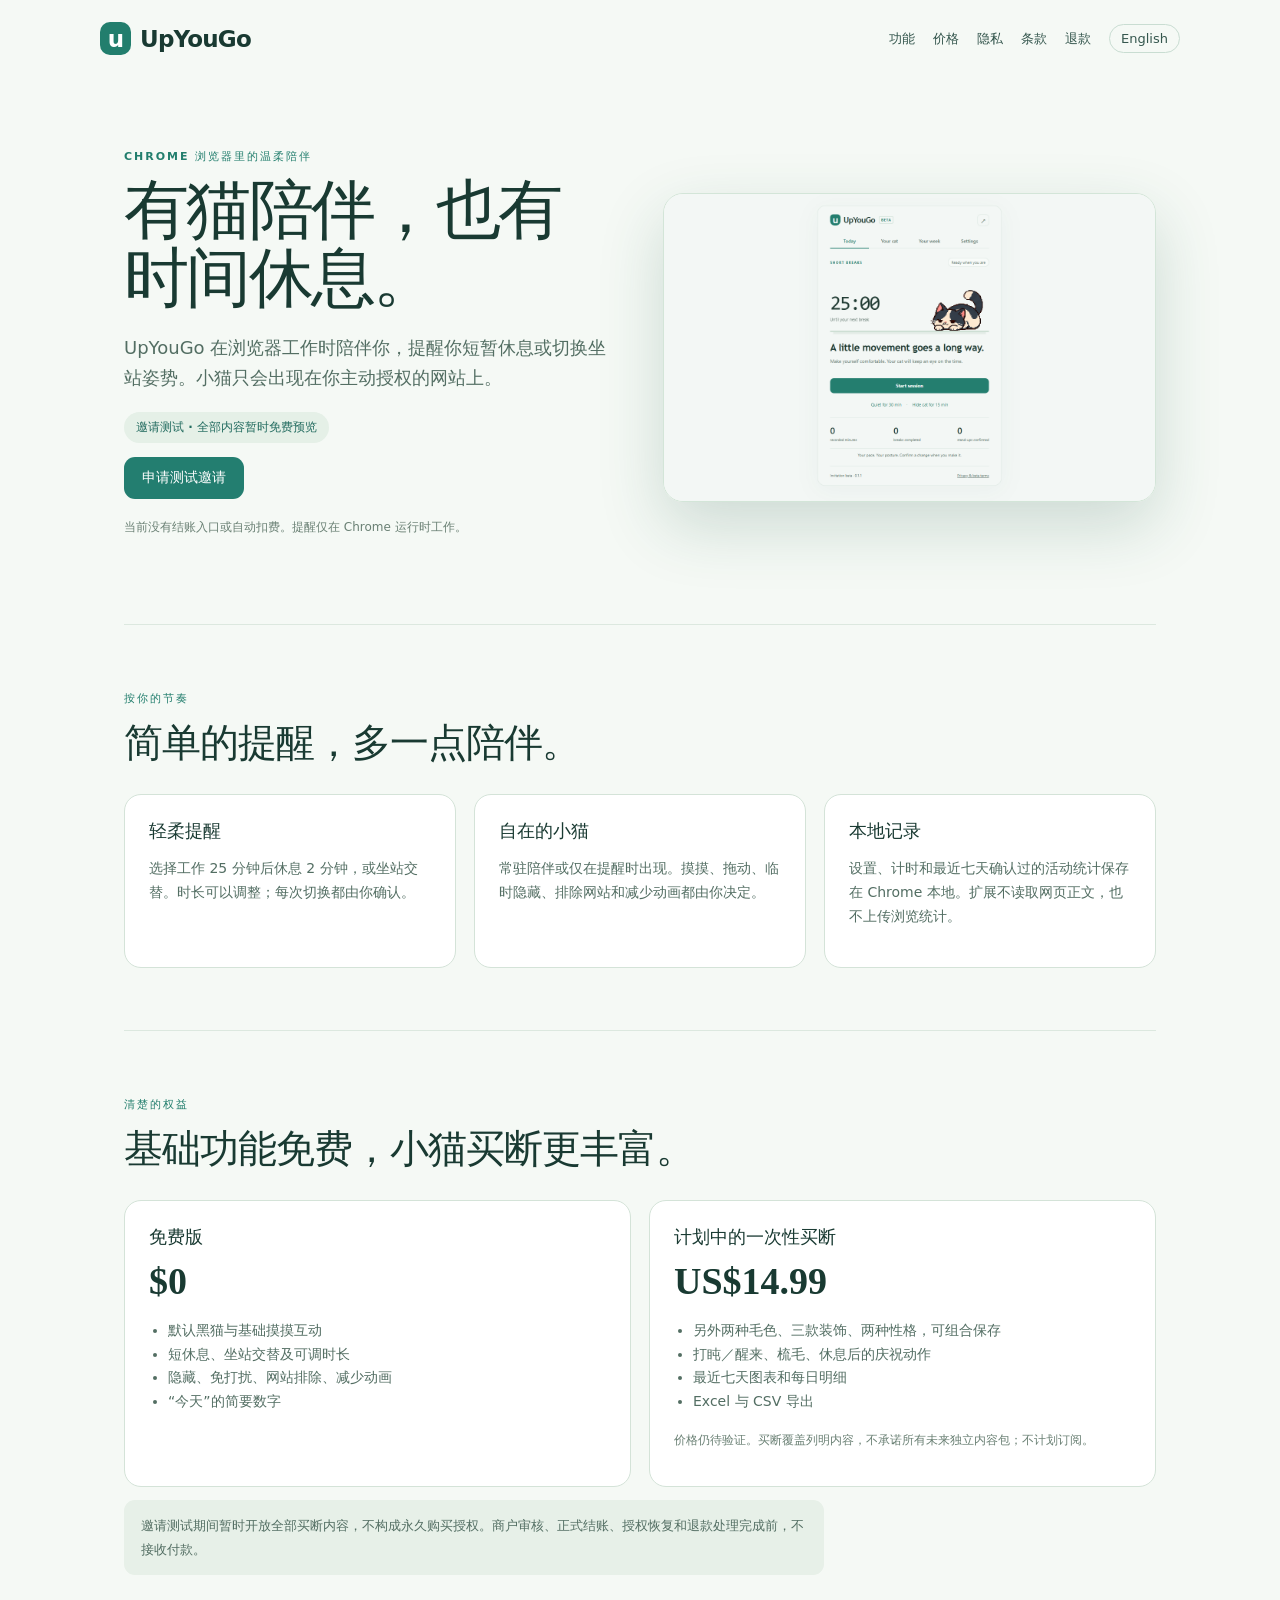
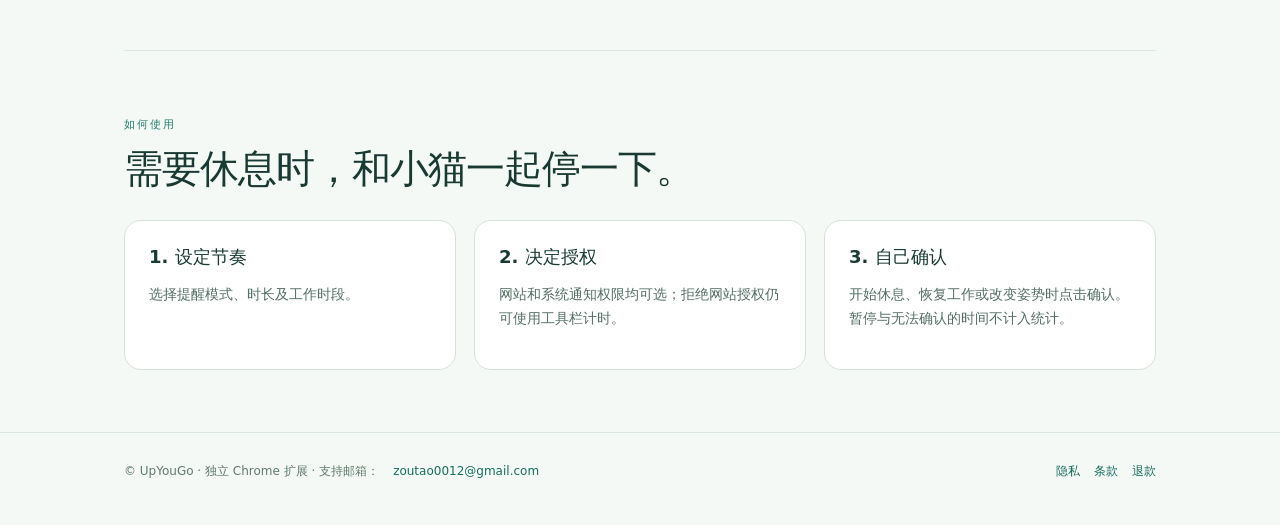
==== index-zh.html @ 4191d061 "Publish UpYouGo beta product website" ====
<!doctype html><html lang="zh-CN"><head><meta charset="utf-8"><meta name="viewport" content="width=device-width, initial-scale=1"><title>UpYouGo — 浏览器里的小猫休息伙伴</title><meta name="description" content="像素小猫陪伴、短休息和坐站交替提醒。基础功能免费，买断内容目前开放邀请测试预览。"><link rel="stylesheet" href="style.css"></head><body><header class="wrap nav"><a class="brand" href="index-zh.html"><span class="mark">u</span>UpYouGo</a><nav class="links"><a href="#features">功能</a><a href="#pricing">价格</a><a href="privacy-zh.html">隐私</a><a href="terms-zh.html">条款</a><a href="refunds-zh.html">退款</a><a class="lang" href="index.html" lang="en">English</a></nav></header><main class="wrap"><section class="hero"><div><span class="eyebrow">Chrome 浏览器里的温柔陪伴</span><h1>有猫陪伴，也有时间休息。</h1><p>UpYouGo 在浏览器工作时陪伴你，提醒你短暂休息或切换坐站姿势。小猫只会出现在你主动授权的网站上。</p><span class="badge">邀请测试 · 全部内容暂时免费预览</span><br><a class="cta" href="mailto:zoutao0012@gmail.com?subject=UpYouGo%20%E9%82%80%E8%AF%B7%E6%B5%8B%E8%AF%95">申请测试邀请</a><p class="subtle">当前没有结账入口或自动扣费。提醒仅在 Chrome 运行时工作。</p></div><img src="images/timer.png" alt="UpYouGo 浏览器扩展计时面板和像素小猫"></section><section class="section" id="features"><span class="eyebrow">按你的节奏</span><h2>简单的提醒，多一点陪伴。</h2><div class="grid"><div class="card"><h3>轻柔提醒</h3><p>选择工作 25 分钟后休息 2 分钟，或坐站交替。时长可以调整；每次切换都由你确认。</p></div><div class="card"><h3>自在的小猫</h3><p>常驻陪伴或仅在提醒时出现。摸摸、拖动、临时隐藏、排除网站和减少动画都由你决定。</p></div><div class="card"><h3>本地记录</h3><p>设置、计时和最近七天确认过的活动统计保存在 Chrome 本地。扩展不读取网页正文，也不上传浏览统计。</p></div></div></section><section class="section" id="pricing"><span class="eyebrow">清楚的权益</span><h2>基础功能免费，小猫买断更丰富。</h2><div class="pricing"><div class="card"><h3>免费版</h3><div class="price">$0</div><ul><li>默认黑猫与基础摸摸互动</li><li>短休息、坐站交替及可调时长</li><li>隐藏、免打扰、网站排除、减少动画</li><li>“今天”的简要数字</li></ul></div><div class="card"><h3>计划中的一次性买断</h3><div class="price">US$14.99</div><ul><li>另外两种毛色、三款装饰、两种性格，可组合保存</li><li>打盹／醒来、梳毛、休息后的庆祝动作</li><li>最近七天图表和每日明细</li><li>Excel 与 CSV 导出</li></ul><p class="subtle">价格仍待验证。买断覆盖列明内容，不承诺所有未来独立内容包；不计划订阅。</p></div></div><p class="note">邀请测试期间暂时开放全部买断内容，不构成永久购买授权。商户审核、正式结账、授权恢复和退款处理完成前，不接收付款。</p></section><section class="section"><span class="eyebrow">如何使用</span><h2>需要休息时，和小猫一起停一下。</h2><div class="grid"><div class="card"><h3>1. 设定节奏</h3><p>选择提醒模式、时长及工作时段。</p></div><div class="card"><h3>2. 决定授权</h3><p>网站和系统通知权限均可选；拒绝网站授权仍可使用工具栏计时。</p></div><div class="card"><h3>3. 自己确认</h3><p>开始休息、恢复工作或改变姿势时点击确认。暂停与无法确认的时间不计入统计。</p></div></div></section></main><footer><div class="wrap"><span>© UpYouGo · 独立 Chrome 扩展 · 支持邮箱：<a href="mailto:zoutao0012@gmail.com">zoutao0012@gmail.com</a></span><span><a href="privacy-zh.html">隐私</a><a href="terms-zh.html">条款</a><a href="refunds-zh.html">退款</a></span></div></footer></body></html>
---- style.css ----
:root{font-family:Inter,ui-sans-serif,system-ui,-apple-system,"Segoe UI",sans-serif;color:#193a32;background:#f5f9f5;font-synthesis:none}*{box-sizing:border-box}body{margin:0}a{color:#176d60}button{font:inherit}.wrap{max-width:1080px;margin:auto;padding:0 24px}.nav{display:flex;align-items:center;justify-content:space-between;gap:20px;padding:22px 0}.brand{display:flex;align-items:center;gap:9px;text-decoration:none;color:#193a32;font-weight:800;font-size:23px;letter-spacing:-.8px}.mark{display:grid;place-items:center;width:31px;height:33px;border-radius:10px;background:#227e6d;color:white;font-weight:900}.links{display:flex;gap:18px;align-items:center;flex-wrap:wrap;font-size:13px}.links a{text-decoration:none;color:#35574e}.links a:hover{text-decoration:underline}.lang{border:1px solid #c9ddd2;border-radius:20px;padding:6px 11px}.hero{display:grid;grid-template-columns:1fr 1fr;align-items:center;gap:46px;padding:68px 0 75px}.eyebrow{text-transform:uppercase;letter-spacing:2px;font-size:11px;font-weight:800;color:#227e6d}.hero h1{font-family:Georgia,serif;font-size:clamp(44px,5.1vw,69px);letter-spacing:-2.7px;line-height:1.04;margin:13px 0 20px}.hero p{font-size:18px;line-height:1.7;color:#536e63;max-width:530px}.hero img{width:100%;border-radius:20px;box-shadow:0 24px 65px #225a4630;border:1px solid #d3e5d8}.badge{display:inline-block;background:#e5f0e7;border-radius:20px;padding:7px 12px;font-weight:700;font-size:12px;color:#226b5f}.cta{display:inline-block;background:#237e70;color:#fff;text-decoration:none;border-radius:11px;padding:12px 18px;font-size:14px;font-weight:700;margin:14px 8px 6px 0}.cta:hover{background:#176a5d}.subtle{font-size:12px!important;color:#6a8074!important}.section{padding:62px 0;border-top:1px solid #dce8df}.section h2{font-family:Georgia,serif;font-size:39px;letter-spacing:-1px;margin:10px 0 24px}.section>p{max-width:700px;line-height:1.8;color:#536e63}.grid{display:grid;grid-template-columns:repeat(3,1fr);gap:18px}.card{border:1px solid #d4e3d8;background:white;border-radius:17px;padding:24px}.card h3{font-size:18px;margin:0 0 10px}.card p,.card li{color:#536e63;line-height:1.7;font-size:14px}.card ul{padding-left:19px}.card img{width:100%;border-radius:10px}.pricing{display:grid;grid-template-columns:1fr 1fr;gap:18px}.price{font:700 38px Georgia,serif;margin:10px 0}.note{padding:14px 17px;background:#e7f0e8;border-radius:11px;color:#29594c;font-size:13px;line-height:1.6}.legal{max-width:780px;padding:50px 24px 85px}.legal h1{font:700 48px Georgia,serif;letter-spacing:-1.5px}.legal h2{font-size:20px;margin:36px 0 10px}.legal p,.legal li{line-height:1.8;color:#455f55}.legal ul{padding-left:22px}footer{border-top:1px solid #dce8df;padding:30px 0 45px;color:#607a6d;font-size:12px}footer .wrap{display:flex;justify-content:space-between;gap:18px;flex-wrap:wrap}footer a{margin-left:14px;text-decoration:none}@media(max-width:760px){.hero,.pricing{grid-template-columns:1fr}.hero{padding:40px 0}.grid{grid-template-columns:1fr}.links{gap:10px}.hero h1{font-size:48px}}
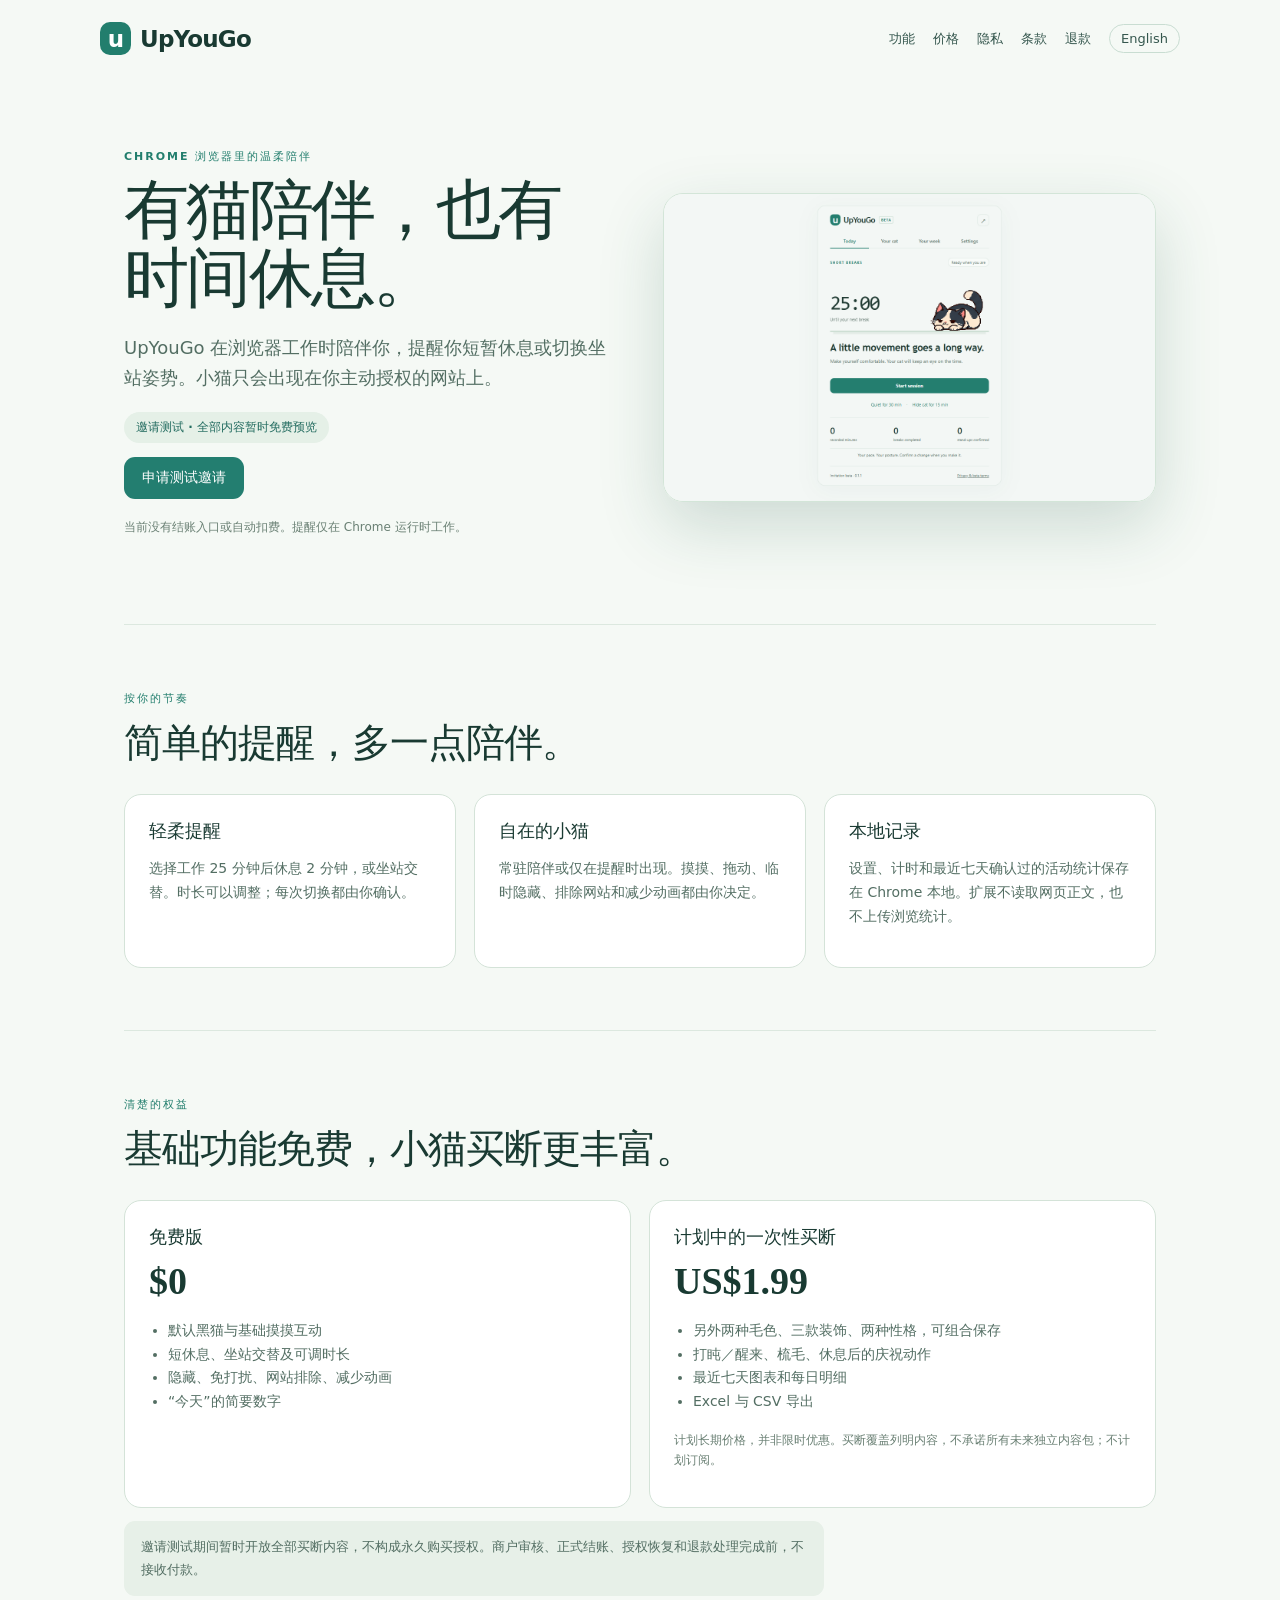
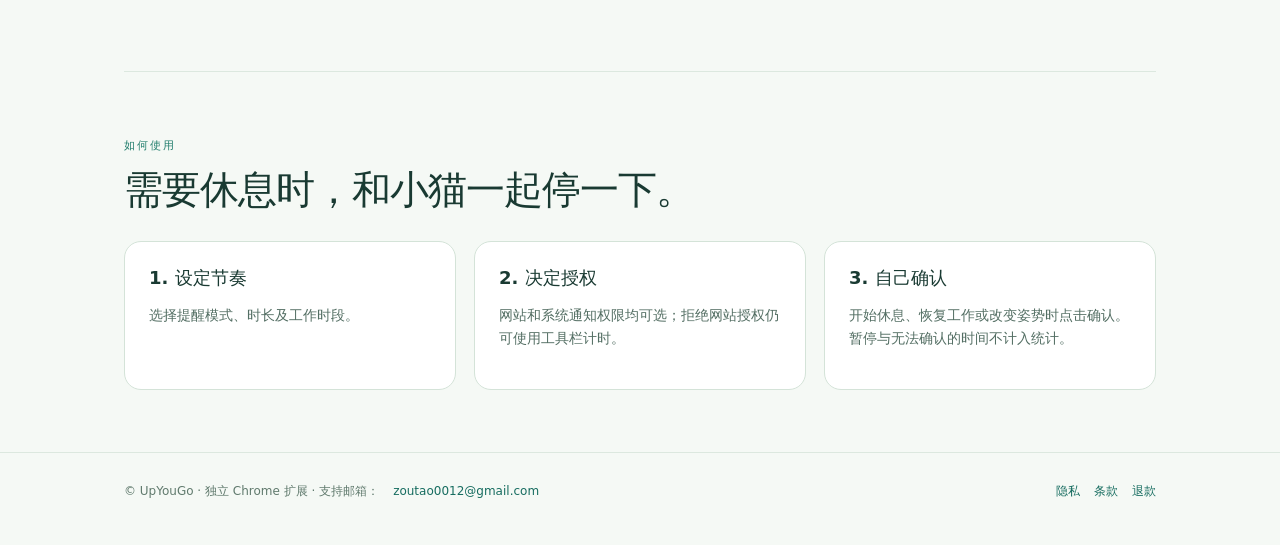
==== commit bf5e4085: "Set planned buyout price to US$1.99" ====
--- a/index-zh.html
+++ b/index-zh.html
@@ -1 +1 @@
-<!doctype html><html lang="zh-CN"><head><meta charset="utf-8"><meta name="viewport" content="width=device-width, initial-scale=1"><title>UpYouGo — 浏览器里的小猫休息伙伴</title><meta name="description" content="像素小猫陪伴、短休息和坐站交替提醒。基础功能免费，买断内容目前开放邀请测试预览。"><link rel="stylesheet" href="style.css"></head><body><header class="wrap nav"><a class="brand" href="index-zh.html"><span class="mark">u</span>UpYouGo</a><nav class="links"><a href="#features">功能</a><a href="#pricing">价格</a><a href="privacy-zh.html">隐私</a><a href="terms-zh.html">条款</a><a href="refunds-zh.html">退款</a><a class="lang" href="index.html" lang="en">English</a></nav></header><main class="wrap"><section class="hero"><div><span class="eyebrow">Chrome 浏览器里的温柔陪伴</span><h1>有猫陪伴，也有时间休息。</h1><p>UpYouGo 在浏览器工作时陪伴你，提醒你短暂休息或切换坐站姿势。小猫只会出现在你主动授权的网站上。</p><span class="badge">邀请测试 · 全部内容暂时免费预览</span><br><a class="cta" href="mailto:zoutao0012@gmail.com?subject=UpYouGo%20%E9%82%80%E8%AF%B7%E6%B5%8B%E8%AF%95">申请测试邀请</a><p class="subtle">当前没有结账入口或自动扣费。提醒仅在 Chrome 运行时工作。</p></div><img src="images/timer.png" alt="UpYouGo 浏览器扩展计时面板和像素小猫"></section><section class="section" id="features"><span class="eyebrow">按你的节奏</span><h2>简单的提醒，多一点陪伴。</h2><div class="grid"><div class="card"><h3>轻柔提醒</h3><p>选择工作 25 分钟后休息 2 分钟，或坐站交替。时长可以调整；每次切换都由你确认。</p></div><div class="card"><h3>自在的小猫</h3><p>常驻陪伴或仅在提醒时出现。摸摸、拖动、临时隐藏、排除网站和减少动画都由你决定。</p></div><div class="card"><h3>本地记录</h3><p>设置、计时和最近七天确认过的活动统计保存在 Chrome 本地。扩展不读取网页正文，也不上传浏览统计。</p></div></div></section><section class="section" id="pricing"><span class="eyebrow">清楚的权益</span><h2>基础功能免费，小猫买断更丰富。</h2><div class="pricing"><div class="card"><h3>免费版</h3><div class="price">$0</div><ul><li>默认黑猫与基础摸摸互动</li><li>短休息、坐站交替及可调时长</li><li>隐藏、免打扰、网站排除、减少动画</li><li>“今天”的简要数字</li></ul></div><div class="card"><h3>计划中的一次性买断</h3><div class="price">US$14.99</div><ul><li>另外两种毛色、三款装饰、两种性格，可组合保存</li><li>打盹／醒来、梳毛、休息后的庆祝动作</li><li>最近七天图表和每日明细</li><li>Excel 与 CSV 导出</li></ul><p class="subtle">价格仍待验证。买断覆盖列明内容，不承诺所有未来独立内容包；不计划订阅。</p></div></div><p class="note">邀请测试期间暂时开放全部买断内容，不构成永久购买授权。商户审核、正式结账、授权恢复和退款处理完成前，不接收付款。</p></section><section class="section"><span class="eyebrow">如何使用</span><h2>需要休息时，和小猫一起停一下。</h2><div class="grid"><div class="card"><h3>1. 设定节奏</h3><p>选择提醒模式、时长及工作时段。</p></div><div class="card"><h3>2. 决定授权</h3><p>网站和系统通知权限均可选；拒绝网站授权仍可使用工具栏计时。</p></div><div class="card"><h3>3. 自己确认</h3><p>开始休息、恢复工作或改变姿势时点击确认。暂停与无法确认的时间不计入统计。</p></div></div></section></main><footer><div class="wrap"><span>© UpYouGo · 独立 Chrome 扩展 · 支持邮箱：<a href="mailto:zoutao0012@gmail.com">zoutao0012@gmail.com</a></span><span><a href="privacy-zh.html">隐私</a><a href="terms-zh.html">条款</a><a href="refunds-zh.html">退款</a></span></div></footer></body></html>
+<!doctype html><html lang="zh-CN"><head><meta charset="utf-8"><meta name="viewport" content="width=device-width, initial-scale=1"><title>UpYouGo — 浏览器里的小猫休息伙伴</title><meta name="description" content="像素小猫陪伴、短休息和坐站交替提醒。基础功能免费，买断内容目前开放邀请测试预览。"><link rel="stylesheet" href="style.css"></head><body><header class="wrap nav"><a class="brand" href="index-zh.html"><span class="mark">u</span>UpYouGo</a><nav class="links"><a href="#features">功能</a><a href="#pricing">价格</a><a href="privacy-zh.html">隐私</a><a href="terms-zh.html">条款</a><a href="refunds-zh.html">退款</a><a class="lang" href="index.html" lang="en">English</a></nav></header><main class="wrap"><section class="hero"><div><span class="eyebrow">Chrome 浏览器里的温柔陪伴</span><h1>有猫陪伴，也有时间休息。</h1><p>UpYouGo 在浏览器工作时陪伴你，提醒你短暂休息或切换坐站姿势。小猫只会出现在你主动授权的网站上。</p><span class="badge">邀请测试 · 全部内容暂时免费预览</span><br><a class="cta" href="mailto:zoutao0012@gmail.com?subject=UpYouGo%20%E9%82%80%E8%AF%B7%E6%B5%8B%E8%AF%95">申请测试邀请</a><p class="subtle">当前没有结账入口或自动扣费。提醒仅在 Chrome 运行时工作。</p></div><img src="images/timer.png" alt="UpYouGo 浏览器扩展计时面板和像素小猫"></section><section class="section" id="features"><span class="eyebrow">按你的节奏</span><h2>简单的提醒，多一点陪伴。</h2><div class="grid"><div class="card"><h3>轻柔提醒</h3><p>选择工作 25 分钟后休息 2 分钟，或坐站交替。时长可以调整；每次切换都由你确认。</p></div><div class="card"><h3>自在的小猫</h3><p>常驻陪伴或仅在提醒时出现。摸摸、拖动、临时隐藏、排除网站和减少动画都由你决定。</p></div><div class="card"><h3>本地记录</h3><p>设置、计时和最近七天确认过的活动统计保存在 Chrome 本地。扩展不读取网页正文，也不上传浏览统计。</p></div></div></section><section class="section" id="pricing"><span class="eyebrow">清楚的权益</span><h2>基础功能免费，小猫买断更丰富。</h2><div class="pricing"><div class="card"><h3>免费版</h3><div class="price">$0</div><ul><li>默认黑猫与基础摸摸互动</li><li>短休息、坐站交替及可调时长</li><li>隐藏、免打扰、网站排除、减少动画</li><li>“今天”的简要数字</li></ul></div><div class="card"><h3>计划中的一次性买断</h3><div class="price">US$1.99</div><ul><li>另外两种毛色、三款装饰、两种性格，可组合保存</li><li>打盹／醒来、梳毛、休息后的庆祝动作</li><li>最近七天图表和每日明细</li><li>Excel 与 CSV 导出</li></ul><p class="subtle">计划长期价格，并非限时优惠。买断覆盖列明内容，不承诺所有未来独立内容包；不计划订阅。</p></div></div><p class="note">邀请测试期间暂时开放全部买断内容，不构成永久购买授权。商户审核、正式结账、授权恢复和退款处理完成前，不接收付款。</p></section><section class="section"><span class="eyebrow">如何使用</span><h2>需要休息时，和小猫一起停一下。</h2><div class="grid"><div class="card"><h3>1. 设定节奏</h3><p>选择提醒模式、时长及工作时段。</p></div><div class="card"><h3>2. 决定授权</h3><p>网站和系统通知权限均可选；拒绝网站授权仍可使用工具栏计时。</p></div><div class="card"><h3>3. 自己确认</h3><p>开始休息、恢复工作或改变姿势时点击确认。暂停与无法确认的时间不计入统计。</p></div></div></section></main><footer><div class="wrap"><span>© UpYouGo · 独立 Chrome 扩展 · 支持邮箱：<a href="mailto:zoutao0012@gmail.com">zoutao0012@gmail.com</a></span><span><a href="privacy-zh.html">隐私</a><a href="terms-zh.html">条款</a><a href="refunds-zh.html">退款</a></span></div></footer></body></html>
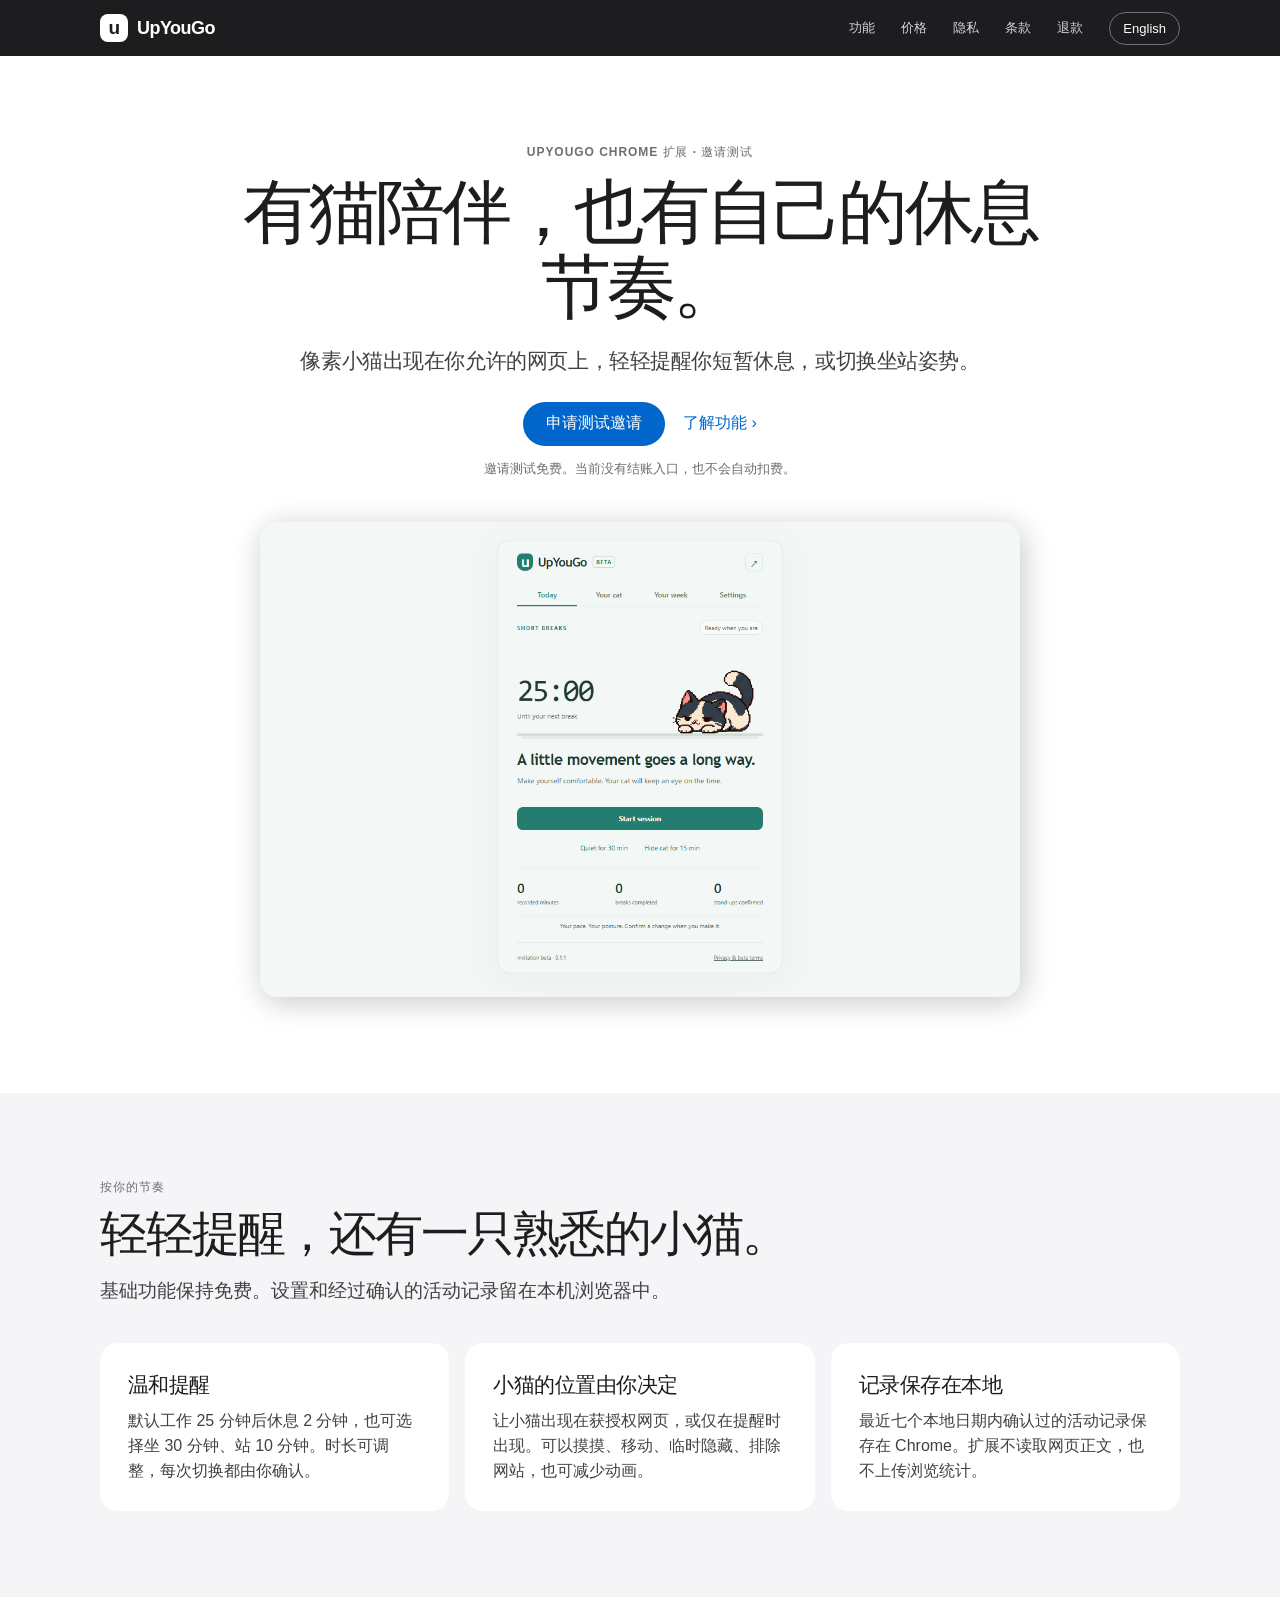
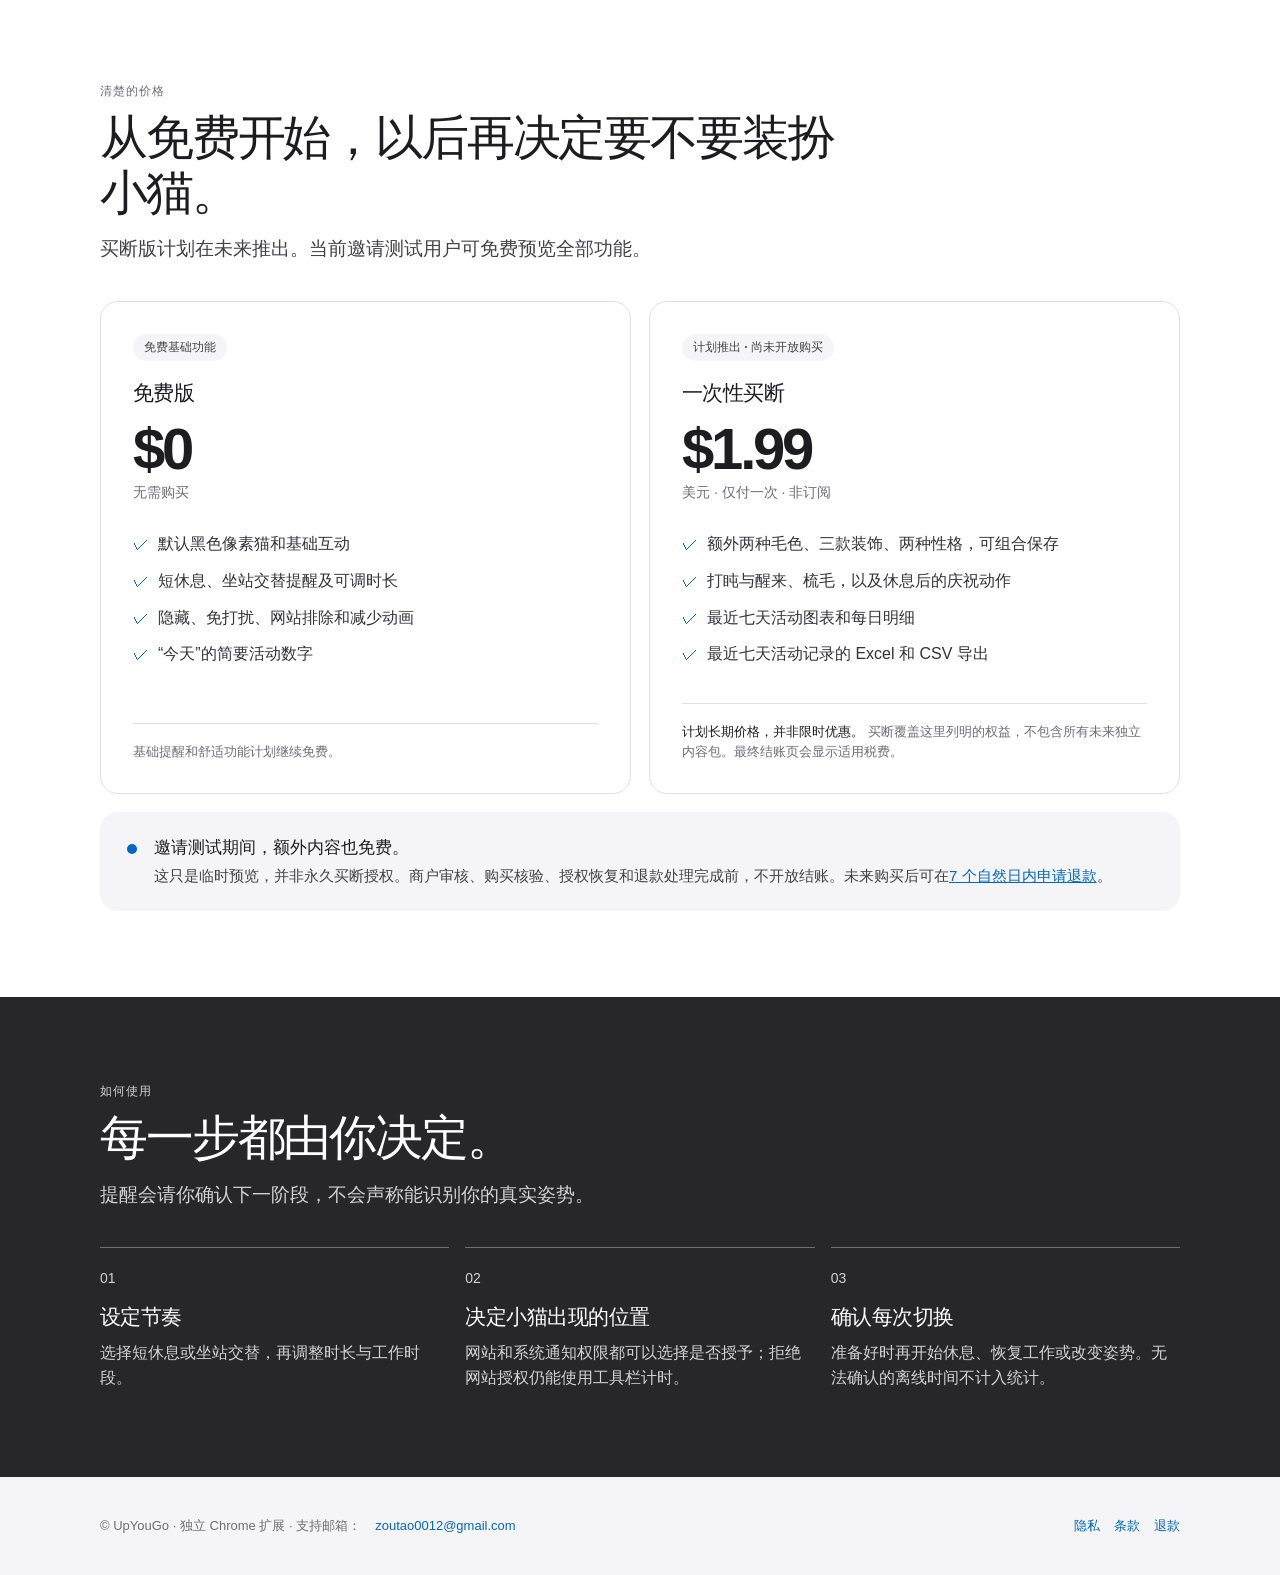
==== commit e49e7a11: "Redesign UpYouGo site and clarify beta pricing" ====
--- a/index-zh.html
+++ b/index-zh.html
@@ -1 +1,94 @@
-<!doctype html><html lang="zh-CN"><head><meta charset="utf-8"><meta name="viewport" content="width=device-width, initial-scale=1"><title>UpYouGo — 浏览器里的小猫休息伙伴</title><meta name="description" content="像素小猫陪伴、短休息和坐站交替提醒。基础功能免费，买断内容目前开放邀请测试预览。"><link rel="stylesheet" href="style.css"></head><body><header class="wrap nav"><a class="brand" href="index-zh.html"><span class="mark">u</span>UpYouGo</a><nav class="links"><a href="#features">功能</a><a href="#pricing">价格</a><a href="privacy-zh.html">隐私</a><a href="terms-zh.html">条款</a><a href="refunds-zh.html">退款</a><a class="lang" href="index.html" lang="en">English</a></nav></header><main class="wrap"><section class="hero"><div><span class="eyebrow">Chrome 浏览器里的温柔陪伴</span><h1>有猫陪伴，也有时间休息。</h1><p>UpYouGo 在浏览器工作时陪伴你，提醒你短暂休息或切换坐站姿势。小猫只会出现在你主动授权的网站上。</p><span class="badge">邀请测试 · 全部内容暂时免费预览</span><br><a class="cta" href="mailto:zoutao0012@gmail.com?subject=UpYouGo%20%E9%82%80%E8%AF%B7%E6%B5%8B%E8%AF%95">申请测试邀请</a><p class="subtle">当前没有结账入口或自动扣费。提醒仅在 Chrome 运行时工作。</p></div><img src="images/timer.png" alt="UpYouGo 浏览器扩展计时面板和像素小猫"></section><section class="section" id="features"><span class="eyebrow">按你的节奏</span><h2>简单的提醒，多一点陪伴。</h2><div class="grid"><div class="card"><h3>轻柔提醒</h3><p>选择工作 25 分钟后休息 2 分钟，或坐站交替。时长可以调整；每次切换都由你确认。</p></div><div class="card"><h3>自在的小猫</h3><p>常驻陪伴或仅在提醒时出现。摸摸、拖动、临时隐藏、排除网站和减少动画都由你决定。</p></div><div class="card"><h3>本地记录</h3><p>设置、计时和最近七天确认过的活动统计保存在 Chrome 本地。扩展不读取网页正文，也不上传浏览统计。</p></div></div></section><section class="section" id="pricing"><span class="eyebrow">清楚的权益</span><h2>基础功能免费，小猫买断更丰富。</h2><div class="pricing"><div class="card"><h3>免费版</h3><div class="price">$0</div><ul><li>默认黑猫与基础摸摸互动</li><li>短休息、坐站交替及可调时长</li><li>隐藏、免打扰、网站排除、减少动画</li><li>“今天”的简要数字</li></ul></div><div class="card"><h3>计划中的一次性买断</h3><div class="price">US$1.99</div><ul><li>另外两种毛色、三款装饰、两种性格，可组合保存</li><li>打盹／醒来、梳毛、休息后的庆祝动作</li><li>最近七天图表和每日明细</li><li>Excel 与 CSV 导出</li></ul><p class="subtle">计划长期价格，并非限时优惠。买断覆盖列明内容，不承诺所有未来独立内容包；不计划订阅。</p></div></div><p class="note">邀请测试期间暂时开放全部买断内容，不构成永久购买授权。商户审核、正式结账、授权恢复和退款处理完成前，不接收付款。</p></section><section class="section"><span class="eyebrow">如何使用</span><h2>需要休息时，和小猫一起停一下。</h2><div class="grid"><div class="card"><h3>1. 设定节奏</h3><p>选择提醒模式、时长及工作时段。</p></div><div class="card"><h3>2. 决定授权</h3><p>网站和系统通知权限均可选；拒绝网站授权仍可使用工具栏计时。</p></div><div class="card"><h3>3. 自己确认</h3><p>开始休息、恢复工作或改变姿势时点击确认。暂停与无法确认的时间不计入统计。</p></div></div></section></main><footer><div class="wrap"><span>© UpYouGo · 独立 Chrome 扩展 · 支持邮箱：<a href="mailto:zoutao0012@gmail.com">zoutao0012@gmail.com</a></span><span><a href="privacy-zh.html">隐私</a><a href="terms-zh.html">条款</a><a href="refunds-zh.html">退款</a></span></div></footer></body></html>
+<!doctype html>
+<html lang="zh-CN">
+<head>
+  <meta charset="utf-8">
+  <meta name="viewport" content="width=device-width, initial-scale=1">
+  <title>UpYouGo — 浏览器里的小猫休息伙伴</title>
+  <meta name="description" content="像素小猫陪伴、短休息和坐站交替提醒。邀请测试免费；计划未来以 US$1.99 一次性买断更多内容，目前不开放结账。">
+  <link rel="stylesheet" href="style.css">
+</head>
+<body>
+  <header class="site-header">
+    <div class="wrap nav">
+      <a class="brand" href="index-zh.html"><span class="mark" aria-hidden="true">u</span>UpYouGo</a>
+      <nav class="links" aria-label="主导航">
+        <a href="#features">功能</a><a href="#pricing">价格</a><a href="privacy-zh.html">隐私</a><a href="terms-zh.html">条款</a><a href="refunds-zh.html">退款</a><a class="lang" href="index.html" lang="en">English</a>
+      </nav>
+    </div>
+  </header>
+  <main>
+    <section class="hero wrap" aria-labelledby="hero-title">
+      <span class="eyebrow">UpYouGo Chrome 扩展 · 邀请测试</span>
+      <h1 id="hero-title">有猫陪伴，也有自己的休息节奏。</h1>
+      <p class="lead">像素小猫出现在你允许的网页上，轻轻提醒你短暂休息，或切换坐站姿势。</p>
+      <div class="hero-actions">
+        <a class="cta" href="mailto:zoutao0012@gmail.com?subject=UpYouGo%20%E9%82%80%E8%AF%B7%E6%B5%8B%E8%AF%95">申请测试邀请</a>
+        <a class="text-link" href="#features">了解功能 ›</a>
+      </div>
+      <p class="fine-print">邀请测试免费。当前没有结账入口，也不会自动扣费。</p>
+      <img class="hero-image" src="images/timer.png" alt="显示像素小猫的 UpYouGo 计时面板" width="760">
+    </section>
+    <section class="section section-muted" id="features" aria-labelledby="features-title">
+      <div class="wrap">
+        <span class="eyebrow">按你的节奏</span>
+        <h2 id="features-title">轻轻提醒，还有一只熟悉的小猫。</h2>
+        <p class="section-lead">基础功能保持免费。设置和经过确认的活动记录留在本机浏览器中。</p>
+        <div class="feature-grid">
+          <div class="feature-card"><h3>温和提醒</h3><p>默认工作 25 分钟后休息 2 分钟，也可选择坐 30 分钟、站 10 分钟。时长可调整，每次切换都由你确认。</p></div>
+          <div class="feature-card"><h3>小猫的位置由你决定</h3><p>让小猫出现在获授权网页，或仅在提醒时出现。可以摸摸、移动、临时隐藏、排除网站，也可减少动画。</p></div>
+          <div class="feature-card"><h3>记录保存在本地</h3><p>最近七个本地日期内确认过的活动记录保存在 Chrome。扩展不读取网页正文，也不上传浏览统计。</p></div>
+        </div>
+      </div>
+    </section>
+    <section class="section" id="pricing" aria-labelledby="pricing-title">
+      <div class="wrap">
+        <span class="eyebrow">清楚的价格</span>
+        <h2 id="pricing-title">从免费开始，以后再决定要不要装扮小猫。</h2>
+        <p class="section-lead">买断版计划在未来推出。当前邀请测试用户可免费预览全部功能。</p>
+        <div class="pricing">
+          <article class="price-card">
+            <span class="plan-status">免费基础功能</span>
+            <h3>免费版</h3>
+            <span class="price-amount">$0</span>
+            <span class="price-unit">无需购买</span>
+            <ul>
+              <li>默认黑色像素猫和基础互动</li>
+              <li>短休息、坐站交替提醒及可调时长</li>
+              <li>隐藏、免打扰、网站排除和减少动画</li>
+              <li>“今天”的简要活动数字</li>
+            </ul>
+            <p class="price-foot">基础提醒和舒适功能计划继续免费。</p>
+          </article>
+          <article class="price-card">
+            <span class="plan-status">计划推出 · 尚未开放购买</span>
+            <h3>一次性买断</h3>
+            <data class="price-amount" value="1.99">$1.99</data>
+            <span class="price-unit">美元 · 仅付一次 · 非订阅</span>
+            <ul>
+              <li>额外两种毛色、三款装饰、两种性格，可组合保存</li>
+              <li>打盹与醒来、梳毛，以及休息后的庆祝动作</li>
+              <li>最近七天活动图表和每日明细</li>
+              <li>最近七天活动记录的 Excel 和 CSV 导出</li>
+            </ul>
+            <p class="price-foot"><strong>计划长期价格，并非限时优惠。</strong> 买断覆盖这里列明的权益，不包含所有未来独立内容包。最终结账页会显示适用税费。</p>
+          </article>
+        </div>
+        <div class="beta-note"><span class="beta-dot" aria-hidden="true"></span><div><strong>邀请测试期间，额外内容也免费。</strong><p>这只是临时预览，并非永久买断授权。商户审核、购买核验、授权恢复和退款处理完成前，不开放结账。未来购买后可在<a href="refunds-zh.html">7 个自然日内申请退款</a>。</p></div></div>
+      </div>
+    </section>
+    <section class="section section-dark" aria-labelledby="steps-title">
+      <div class="wrap">
+        <span class="eyebrow">如何使用</span>
+        <h2 id="steps-title">每一步都由你决定。</h2>
+        <p class="section-lead">提醒会请你确认下一阶段，不会声称能识别你的真实姿势。</p>
+        <div class="step-grid">
+          <div class="step-card"><span class="step-number">01</span><h3>设定节奏</h3><p>选择短休息或坐站交替，再调整时长与工作时段。</p></div>
+          <div class="step-card"><span class="step-number">02</span><h3>决定小猫出现的位置</h3><p>网站和系统通知权限都可以选择是否授予；拒绝网站授权仍能使用工具栏计时。</p></div>
+          <div class="step-card"><span class="step-number">03</span><h3>确认每次切换</h3><p>准备好时再开始休息、恢复工作或改变姿势。无法确认的离线时间不计入统计。</p></div>
+        </div>
+      </div>
+    </section>
+  </main>
+  <footer><div class="wrap"><span>© UpYouGo · 独立 Chrome 扩展 · 支持邮箱：<a href="mailto:zoutao0012@gmail.com">zoutao0012@gmail.com</a></span><span><a href="privacy-zh.html">隐私</a><a href="terms-zh.html">条款</a><a href="refunds-zh.html">退款</a></span></div></footer>
+</body>
+</html>
--- a/style.css
+++ b/style.css
@@ -1 +1,67 @@
-:root{font-family:Inter,ui-sans-serif,system-ui,-apple-system,"Segoe UI",sans-serif;color:#193a32;background:#f5f9f5;font-synthesis:none}*{box-sizing:border-box}body{margin:0}a{color:#176d60}button{font:inherit}.wrap{max-width:1080px;margin:auto;padding:0 24px}.nav{display:flex;align-items:center;justify-content:space-between;gap:20px;padding:22px 0}.brand{display:flex;align-items:center;gap:9px;text-decoration:none;color:#193a32;font-weight:800;font-size:23px;letter-spacing:-.8px}.mark{display:grid;place-items:center;width:31px;height:33px;border-radius:10px;background:#227e6d;color:white;font-weight:900}.links{display:flex;gap:18px;align-items:center;flex-wrap:wrap;font-size:13px}.links a{text-decoration:none;color:#35574e}.links a:hover{text-decoration:underline}.lang{border:1px solid #c9ddd2;border-radius:20px;padding:6px 11px}.hero{display:grid;grid-template-columns:1fr 1fr;align-items:center;gap:46px;padding:68px 0 75px}.eyebrow{text-transform:uppercase;letter-spacing:2px;font-size:11px;font-weight:800;color:#227e6d}.hero h1{font-family:Georgia,serif;font-size:clamp(44px,5.1vw,69px);letter-spacing:-2.7px;line-height:1.04;margin:13px 0 20px}.hero p{font-size:18px;line-height:1.7;color:#536e63;max-width:530px}.hero img{width:100%;border-radius:20px;box-shadow:0 24px 65px #225a4630;border:1px solid #d3e5d8}.badge{display:inline-block;background:#e5f0e7;border-radius:20px;padding:7px 12px;font-weight:700;font-size:12px;color:#226b5f}.cta{display:inline-block;background:#237e70;color:#fff;text-decoration:none;border-radius:11px;padding:12px 18px;font-size:14px;font-weight:700;margin:14px 8px 6px 0}.cta:hover{background:#176a5d}.subtle{font-size:12px!important;color:#6a8074!important}.section{padding:62px 0;border-top:1px solid #dce8df}.section h2{font-family:Georgia,serif;font-size:39px;letter-spacing:-1px;margin:10px 0 24px}.section>p{max-width:700px;line-height:1.8;color:#536e63}.grid{display:grid;grid-template-columns:repeat(3,1fr);gap:18px}.card{border:1px solid #d4e3d8;background:white;border-radius:17px;padding:24px}.card h3{font-size:18px;margin:0 0 10px}.card p,.card li{color:#536e63;line-height:1.7;font-size:14px}.card ul{padding-left:19px}.card img{width:100%;border-radius:10px}.pricing{display:grid;grid-template-columns:1fr 1fr;gap:18px}.price{font:700 38px Georgia,serif;margin:10px 0}.note{padding:14px 17px;background:#e7f0e8;border-radius:11px;color:#29594c;font-size:13px;line-height:1.6}.legal{max-width:780px;padding:50px 24px 85px}.legal h1{font:700 48px Georgia,serif;letter-spacing:-1.5px}.legal h2{font-size:20px;margin:36px 0 10px}.legal p,.legal li{line-height:1.8;color:#455f55}.legal ul{padding-left:22px}footer{border-top:1px solid #dce8df;padding:30px 0 45px;color:#607a6d;font-size:12px}footer .wrap{display:flex;justify-content:space-between;gap:18px;flex-wrap:wrap}footer a{margin-left:14px;text-decoration:none}@media(max-width:760px){.hero,.pricing{grid-template-columns:1fr}.hero{padding:40px 0}.grid{grid-template-columns:1fr}.links{gap:10px}.hero h1{font-size:48px}}
+:root{font-family:-apple-system,BlinkMacSystemFont,"SF Pro Text","Segoe UI",sans-serif;color:#1d1d1f;background:#fff;font-synthesis:none}
+*{box-sizing:border-box}
+html{scroll-behavior:smooth}
+body{margin:0}
+a{color:#0066cc}
+a:focus-visible{outline:2px solid #0071e3;outline-offset:4px;border-radius:4px}
+.wrap{width:min(100% - 48px,1080px);margin-inline:auto}
+.site-header{background:#1d1d1f;color:#f5f5f7}
+.nav{min-height:56px;display:flex;align-items:center;justify-content:space-between;gap:24px}
+.brand{display:inline-flex;align-items:center;gap:9px;color:#fff;text-decoration:none;font-size:18px;font-weight:600;letter-spacing:-.03em;white-space:nowrap}
+.mark{display:grid;place-items:center;width:28px;height:28px;border-radius:8px;background:#fff;color:#1d1d1f;font-size:19px;font-weight:700}
+.links{display:flex;align-items:center;justify-content:flex-end;gap:26px;flex-wrap:wrap}
+.links a{color:#d2d2d7;text-decoration:none;font-size:13px}
+.links a:hover{color:#fff}
+.links .lang{color:#fff;border:1px solid #727278;border-radius:999px;padding:8px 13px}
+.eyebrow{display:block;color:#6e6e73;font-size:12px;font-weight:600;letter-spacing:.08em;text-transform:uppercase}
+.hero{padding:88px 0 96px;text-align:center}
+.hero h1{max-width:830px;margin:14px auto 20px;font-size:clamp(42px,6vw,70px);font-weight:600;letter-spacing:-.055em;line-height:1.07}
+.hero .lead{max-width:710px;margin:0 auto;color:#424245;font-size:21px;line-height:1.48;letter-spacing:-.02em}
+.hero-actions{display:flex;justify-content:center;align-items:center;gap:18px;flex-wrap:wrap;margin:26px 0 12px}
+.cta{display:inline-flex;align-items:center;justify-content:center;min-height:44px;padding:11px 23px;border-radius:999px;background:#0066cc;color:#fff;text-decoration:none;font-size:16px}
+.cta:hover{background:#0071e3}
+.cta:active{transform:scale(.95)}
+.text-link{text-decoration:none;font-size:16px}
+.text-link:hover{text-decoration:underline}
+.hero-image{display:block;width:min(100%,760px);height:auto;margin:44px auto 0;border-radius:18px;box-shadow:3px 5px 30px rgba(0,0,0,.22)}
+.fine-print{color:#6e6e73;font-size:13px;line-height:1.5}
+.section{padding:86px 0}
+.section-muted{background:#f5f5f7}
+.section-dark{background:#272729;color:#fff}
+.section-dark .eyebrow{color:#d2d2d7}
+.section h2{max-width:750px;margin:11px 0 15px;font-size:clamp(34px,4.2vw,48px);font-weight:600;letter-spacing:-.045em;line-height:1.13}
+.section-lead{max-width:720px;margin:0 0 38px;color:#424245;font-size:19px;line-height:1.5}
+.section-dark .section-lead{color:#d2d2d7}
+.feature-grid,.step-grid{display:grid;grid-template-columns:repeat(3,minmax(0,1fr));gap:16px}
+.feature-card{min-width:0;border-radius:18px;background:#fff;padding:28px}
+.feature-card h3,.step-card h3{margin:0 0 10px;font-size:21px;font-weight:600;letter-spacing:-.025em}
+.feature-card p,.step-card p{margin:0;color:#424245;font-size:16px;line-height:1.55}
+.step-card{min-width:0;border-top:1px solid #707074;padding:22px 10px 0 0}
+.step-card p{color:#d2d2d7}
+.step-number{display:block;margin-bottom:17px;color:#d2d2d7;font-size:14px}
+.pricing{display:grid;grid-template-columns:repeat(2,minmax(0,1fr));gap:18px;margin-top:37px}
+.price-card{min-width:0;border:1px solid #e0e0e0;border-radius:18px;padding:32px;display:flex;flex-direction:column}
+.price-card h3{margin:0;font-size:21px;letter-spacing:-.025em}
+.plan-status{display:inline-flex;align-items:center;align-self:flex-start;min-height:27px;margin:0 0 18px;padding:4px 11px;border-radius:999px;background:#f5f5f7;color:#424245;font-size:12px;font-weight:600}
+.price-amount{display:block;margin:12px 0 4px;font-size:clamp(44px,5vw,58px);line-height:1.05;font-weight:600;letter-spacing:-.055em;white-space:nowrap;font-variant-numeric:tabular-nums}
+.price-unit{color:#6e6e73;font-size:14px}
+.price-card ul{list-style:none;padding:0;margin:30px 0 24px}
+.price-card li{position:relative;padding:0 0 13px 25px;color:#333336;font-size:16px;line-height:1.48}
+.price-card li:before{content:"✓";position:absolute;left:0;color:#0066cc;font-weight:600}
+.price-foot{margin:auto 0 0;padding-top:18px;border-top:1px solid #e0e0e0;color:#6e6e73;font-size:13px;line-height:1.5}
+.price-foot strong{color:#1d1d1f;font-weight:600}
+.beta-note{display:flex;align-items:flex-start;gap:17px;margin-top:18px;padding:24px 27px;border-radius:18px;background:#f5f5f7}
+.beta-note strong{display:block;margin-bottom:5px;font-size:17px}
+.beta-note p{margin:0;color:#424245;font-size:15px;line-height:1.55}
+.beta-dot{flex:none;width:10px;height:10px;margin-top:8px;border-radius:50%;background:#0066cc}
+.legal{max-width:780px;padding:62px 0 90px}
+.legal h1{font-size:clamp(38px,5vw,54px);font-weight:600;letter-spacing:-.045em}
+.legal h2{font-size:22px;margin:36px 0 10px}
+.legal p,.legal li{line-height:1.65;color:#424245;font-size:16px}
+.legal ul{padding-left:22px}
+footer{background:#f5f5f7;padding:40px 0;color:#6e6e73;font-size:13px}
+footer .wrap{display:flex;justify-content:space-between;align-items:center;gap:18px;flex-wrap:wrap}
+footer a{text-decoration:none;margin-left:14px}
+@media(max-width:760px){.wrap{width:min(100% - 36px,1080px)}.nav{padding-block:15px;align-items:flex-start;flex-direction:column;gap:15px}.links{justify-content:flex-start;gap:12px 18px}.hero{padding:64px 0 70px}.hero .lead{font-size:18px}.hero-image{margin-top:32px}.section{padding:65px 0}.feature-grid,.step-grid,.pricing{grid-template-columns:1fr}.price-card{padding:27px}.legal{padding:40px 0 70px}}
+@media(max-width:420px){.hero h1{font-size:39px}.price-amount{font-size:48px}.links a{font-size:12px}.beta-note{padding:20px}}
+@media(prefers-reduced-motion:reduce){html{scroll-behavior:auto}.cta:active{transform:none}}
